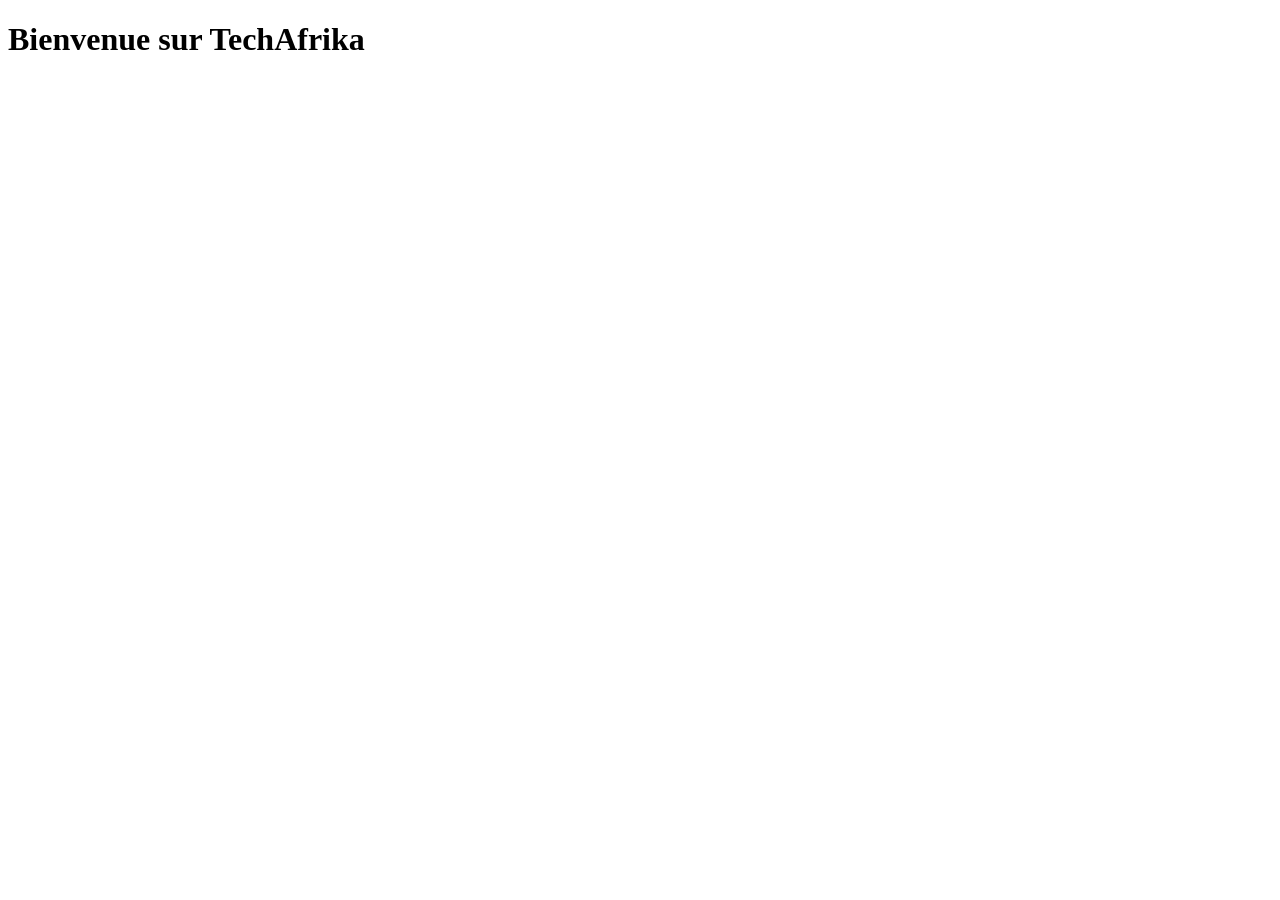
==== index.html @ 0bf4e10c "Ajout de la structure initiale du projet" ====
<!DOCTYPE html>
<html lang="fr">
<head>
    <meta charset="UTF-8">
    <meta name="viewport" content="width=device-width, initial-scale=1.0">
    <title>TechAfrika</title>
    <link rel="stylesheet" href="css/style.css">
</head>
<body>
    <h1>Bienvenue sur TechAfrika</h1>
</body>
</html>
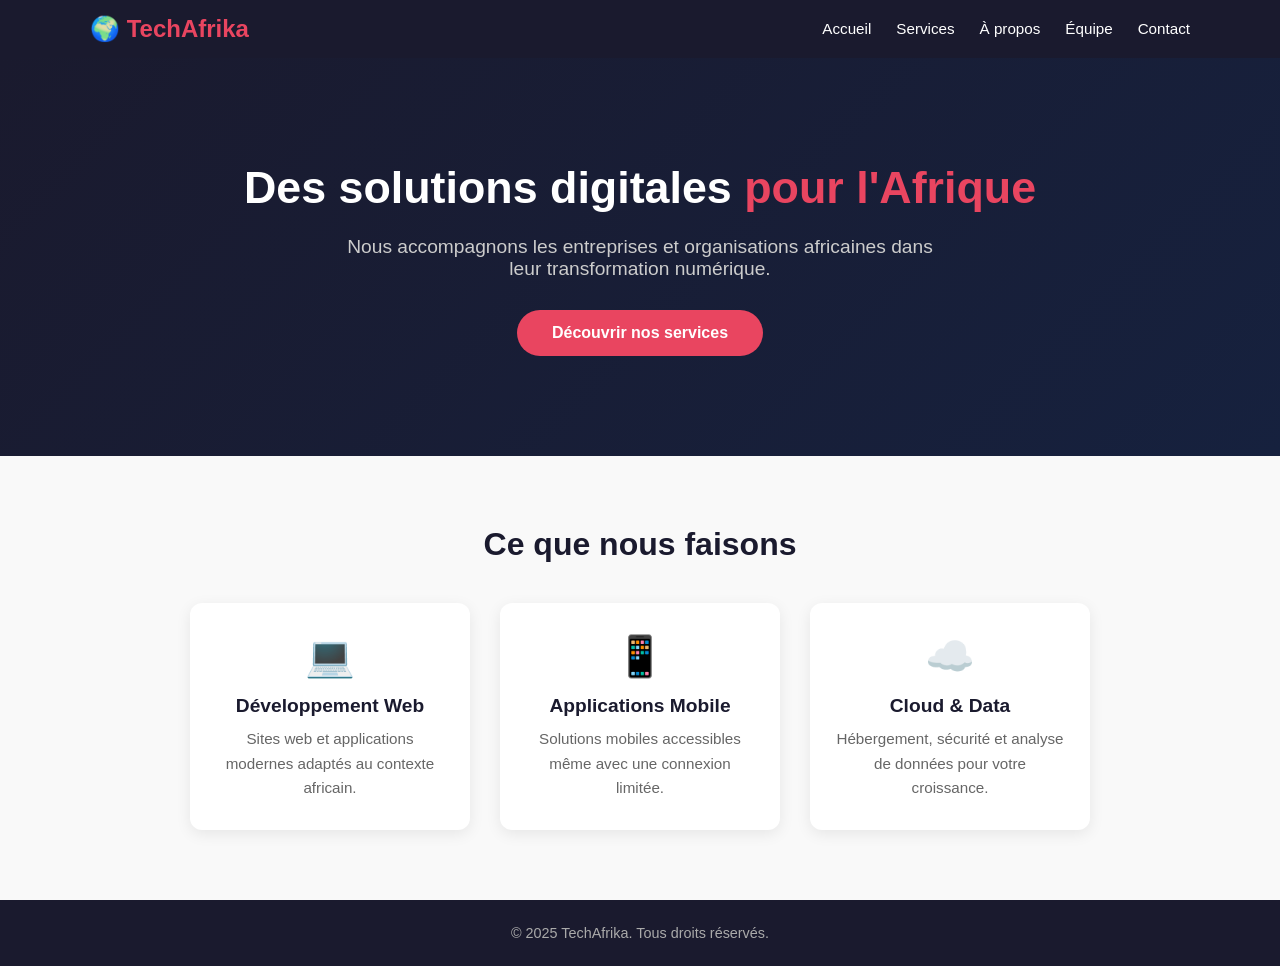
==== commit 2a0437eb: "page accueil complète + style CSS" ====
--- a/index.html
+++ b/index.html
@@ -3,10 +3,63 @@
 <head>
     <meta charset="UTF-8">
     <meta name="viewport" content="width=device-width, initial-scale=1.0">
-    <title>TechAfrika</title>
+    <title>TechAfrika - Solutions Digitales pour l'Afrique</title>
     <link rel="stylesheet" href="css/style.css">
 </head>
 <body>
-    <h1>Bienvenue sur TechAfrika</h1>
+
+    <!-- HEADER -->
+    <header>
+        <div class="nav-container">
+            <div class="logo">🌍 TechAfrika</div>
+            <nav>
+                <ul>
+                    <li><a href="index.html">Accueil</a></li>
+                    <li><a href="services.html">Services</a></li>
+                    <li><a href="about.html">À propos</a></li>
+                    <li><a href="team.html">Équipe</a></li>
+                    <li><a href="contact.html">Contact</a></li>
+                </ul>
+            </nav>
+        </div>
+    </header>
+
+    <!-- HERO -->
+    <section class="hero">
+        <div class="hero-content">
+            <h1>Des solutions digitales <span>pour l'Afrique</span></h1>
+            <p>Nous accompagnons les entreprises et organisations africaines dans leur transformation numérique.</p>
+            <a href="services.html" class="btn">Découvrir nos services</a>
+        </div>
+    </section>
+
+    <!-- SERVICES APERCU -->
+    <section class="services-apercu">
+        <h2>Ce que nous faisons</h2>
+        <div class="cards">
+            <div class="card">
+                <div class="card-icon">💻</div>
+                <h3>Développement Web</h3>
+                <p>Sites web et applications modernes adaptés au contexte africain.</p>
+            </div>
+            <div class="card">
+                <div class="card-icon">📱</div>
+                <h3>Applications Mobile</h3>
+                <p>Solutions mobiles accessibles même avec une connexion limitée.</p>
+            </div>
+            <div class="card">
+                <div class="card-icon">☁️</div>
+                <h3>Cloud & Data</h3>
+                <p>Hébergement, sécurité et analyse de données pour votre croissance.</p>
+            </div>
+        </div>
+    </section>
+
+    <!-- FOOTER -->
+    <footer>
+        <p>© 2025 TechAfrika. Tous droits réservés.</p>
+    </footer>
+
+    <script src="js/main.js"></script>
 </body>
 </html>
--- a/css/style.css
+++ b/css/style.css
@@ -0,0 +1,249 @@
+/* ========== RESET & BASE ========== */
+* {
+    margin: 0;
+    padding: 0;
+    box-sizing: border-box;
+}
+
+body {
+    font-family: 'Segoe UI', Tahoma, Geneva, Verdana, sans-serif;
+    color: #333;
+    background-color: #fff;
+}
+
+a {
+    text-decoration: none;
+    color: inherit;
+}
+
+/* ========== HEADER ========== */
+header {
+    background-color: #1a1a2e;
+    padding: 15px 40px;
+    position: sticky;
+    top: 0;
+    z-index: 100;
+}
+
+.nav-container {
+    display: flex;
+    justify-content: space-between;
+    align-items: center;
+    max-width: 1100px;
+    margin: 0 auto;
+}
+
+.logo {
+    color: #e94560;
+    font-size: 1.5rem;
+    font-weight: bold;
+}
+
+nav ul {
+    list-style: none;
+    display: flex;
+    gap: 25px;
+}
+
+nav ul li a {
+    color: #fff;
+    font-size: 0.95rem;
+    transition: color 0.3s;
+}
+
+nav ul li a:hover {
+    color: #e94560;
+}
+
+/* ========== HERO ========== */
+.hero {
+    background: linear-gradient(135deg, #1a1a2e, #16213e);
+    color: #fff;
+    padding: 100px 40px;
+    text-align: center;
+}
+
+.hero-content h1 {
+    font-size: 2.8rem;
+    margin-bottom: 20px;
+    line-height: 1.3;
+}
+
+.hero-content h1 span {
+    color: #e94560;
+}
+
+.hero-content p {
+    font-size: 1.2rem;
+    margin-bottom: 30px;
+    color: #ccc;
+    max-width: 600px;
+    margin-left: auto;
+    margin-right: auto;
+}
+
+.btn {
+    background-color: #e94560;
+    color: #fff;
+    padding: 14px 35px;
+    border-radius: 30px;
+    font-size: 1rem;
+    font-weight: bold;
+    transition: background 0.3s;
+    display: inline-block;
+}
+
+.btn:hover {
+    background-color: #c73652;
+}
+
+/* ========== SERVICES APERCU ========== */
+.services-apercu {
+    padding: 70px 40px;
+    text-align: center;
+    background-color: #f9f9f9;
+}
+
+.services-apercu h2 {
+    font-size: 2rem;
+    margin-bottom: 40px;
+    color: #1a1a2e;
+}
+
+.cards {
+    display: flex;
+    justify-content: center;
+    gap: 30px;
+    flex-wrap: wrap;
+    max-width: 1100px;
+    margin: 0 auto;
+}
+
+.card {
+    background: #fff;
+    border-radius: 12px;
+    padding: 30px 25px;
+    width: 280px;
+    box-shadow: 0 4px 15px rgba(0,0,0,0.08);
+    transition: transform 0.3s;
+}
+
+.card:hover {
+    transform: translateY(-5px);
+}
+
+.card-icon {
+    font-size: 2.5rem;
+    margin-bottom: 15px;
+}
+
+.card h3 {
+    font-size: 1.2rem;
+    margin-bottom: 10px;
+    color: #1a1a2e;
+}
+
+.card p {
+    color: #666;
+    font-size: 0.95rem;
+    line-height: 1.6;
+}
+
+/* ========== PAGE HERO ========== */
+.page-hero {
+    background: linear-gradient(135deg, #1a1a2e, #16213e);
+    color: #fff;
+    padding: 70px 40px;
+    text-align: center;
+}
+
+.page-hero h1 {
+    font-size: 2.5rem;
+    margin-bottom: 15px;
+}
+
+.page-hero p {
+    font-size: 1.1rem;
+    color: #ccc;
+}
+
+/* ========== ABOUT ========== */
+.about-section {
+    max-width: 900px;
+    margin: 60px auto;
+    padding: 0 40px;
+}
+
+.about-block {
+    margin-bottom: 50px;
+}
+
+.about-block h2 {
+    font-size: 1.6rem;
+    color: #1a1a2e;
+    margin-bottom: 15px;
+}
+
+.about-block p {
+    color: #555;
+    line-height: 1.8;
+    font-size: 1rem;
+}
+
+.valeurs-grid {
+    display: flex;
+    gap: 20px;
+    flex-wrap: wrap;
+    margin-top: 20px;
+}
+
+.valeur {
+    background: #f9f9f9;
+    border-radius: 10px;
+    padding: 20px;
+    width: 190px;
+    text-align: center;
+}
+
+.valeur span {
+    font-size: 2rem;
+}
+
+.valeur h3 {
+    margin: 10px 0 5px;
+    color: #1a1a2e;
+}
+
+.valeur p {
+    font-size: 0.85rem;
+    color: #666;
+}
+
+/* ========== FOOTER ========== */
+footer {
+    background-color: #1a1a2e;
+    color: #aaa;
+    text-align: center;
+    padding: 25px;
+    font-size: 0.9rem;
+}
+
+/* ========== RESPONSIVE ========== */
+@media (max-width: 768px) {
+    .hero-content h1 {
+        font-size: 1.8rem;
+    }
+
+    nav ul {
+        gap: 12px;
+    }
+
+    .cards {
+        flex-direction: column;
+        align-items: center;
+    }
+
+    .valeurs-grid {
+        justify-content: center;
+    }
+}
